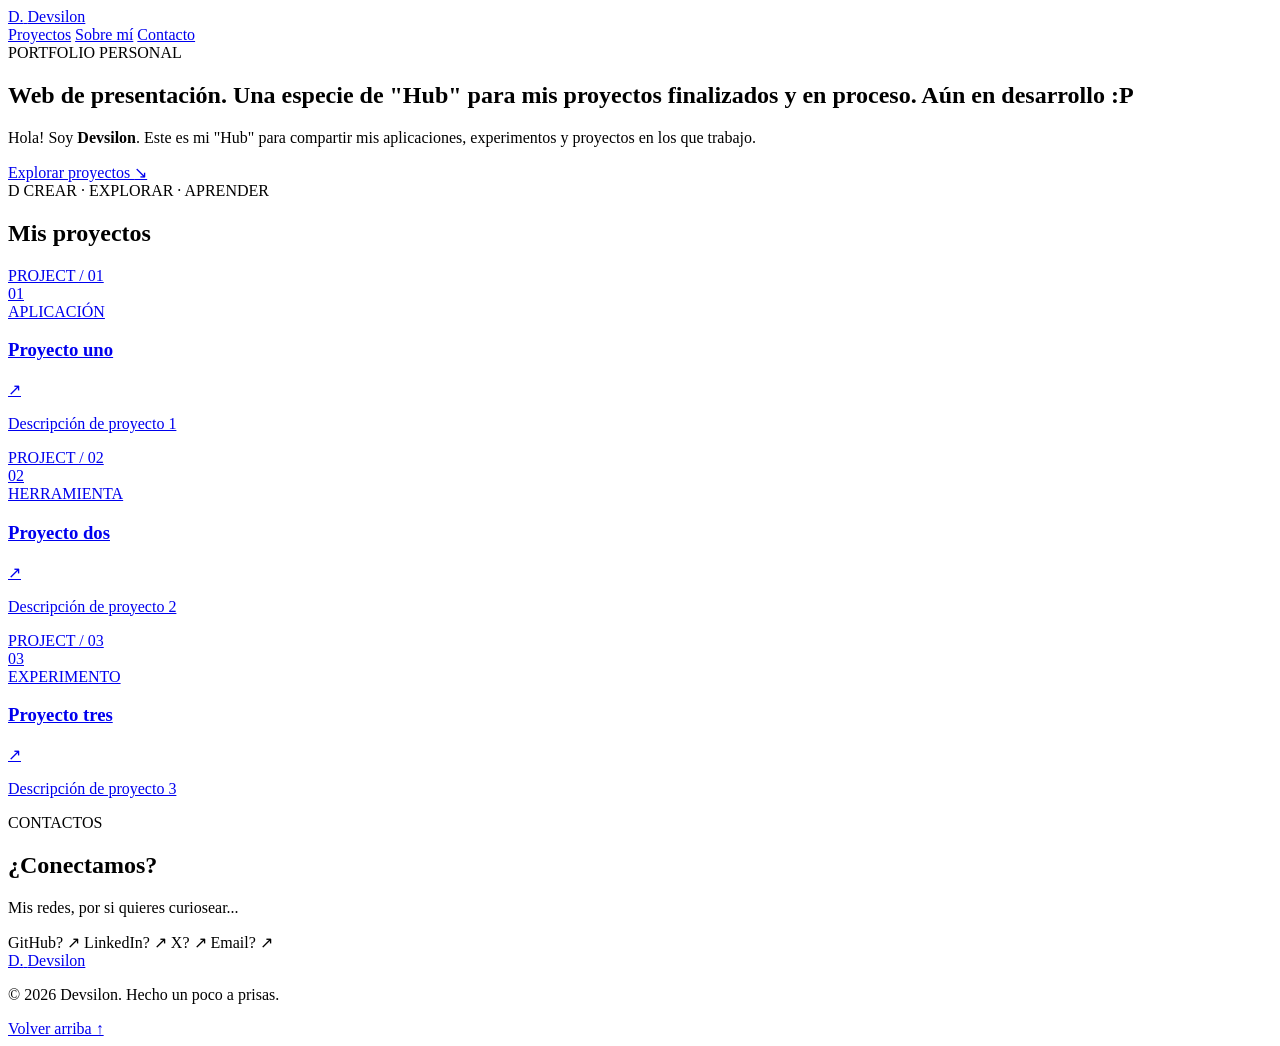
==== index.html @ 3e4340e4 "Update index.html" ====
<!DOCTYPE html>
<html lang="es">
<head>
    <meta charset="UTF-8">
    <meta name="viewport" content="width=device-width, initial-scale=1.0">

    <meta name="theme-color" content="#f5f2e9">
    <meta
        name="description"
        content="Portfolio personal de Devsilon. Proyectos, aplicaciones y experimentos."
    >

    <title>Devsilon — Portfolio personal</title>

    <link rel="stylesheet" href="css/style.css">
    <script src="js/main.js" defer></script>
</head>

<body>
    <header class="site-header">
        <nav class="navigation container" aria-label="Navegación principal">
            <a class="brand" href="./" aria-label="Devsilon, página de inicio">
                <span class="brand-mark" aria-hidden="true">D.</span>
                <span>Devsilon</span>
            </a>

            <div class="nav-links">
                <a href="#projects">Proyectos</a>
                <a href="#about">Sobre mí</a>
                <a href="#contact">Contacto</a>
            </div>
        </nav>
    </header>

    <main>
        <section class="hero container" id="about">
            <div class="hero-content">
                <span class="eyebrow">
                    PORTFOLIO PERSONAL
                </span>

                <h1>
                    Web de presentación. Una especie de "Hub" para mis proyectos finalizados y en proceso. Aún en desarrollo :P
                </h1>

                <p class="hero-description">
                    Hola! Soy <b>Devsilon</b>. Este es mi "Hub" para
                    compartir mis aplicaciones, experimentos y proyectos en
                    los que trabajo.
                </p>

                <a class="button button-primary" href="#projects">
                    Explorar proyectos
                    <span aria-hidden="true">↘</span>
                </a>
            </div>

            <div class="hero-decoration" aria-hidden="true">
                <div class="decoration-circle decoration-circle-outer"></div>
                <div class="decoration-circle decoration-circle-inner"></div>
                <span class="decoration-letter">D</span>
                <span class="decoration-caption">CREAR · EXPLORAR · APRENDER</span>
            </div>
        </section>

        <section class="projects-section" id="projects">
            <div class="container">
                <div class="section-heading">
                    <div>
                        <h2>Mis proyectos</h2>
                    </div>
                </div>

                <div class="project-grid">
                    <a
                        class="project-card"
                        href="https://devsilonv.github.io/"
                        aria-label="Ver proyecto uno"
                    >
                        <div class="project-preview preview-one" aria-hidden="true">
                            <span class="preview-label">PROJECT / 01</span>
                            <div class="preview-art preview-art-one">
                                <span class="art-dot"></span>
                                <span class="art-line"></span>
                                <span class="art-line art-line-short"></span>
                            </div>
                            <span class="preview-number">01</span>
                        </div>

                        <div class="project-info">
                            <div>
                                <span class="project-category">APLICACIÓN</span>
                                <h3>Proyecto uno</h3>
                            </div>
                            <span class="project-arrow" aria-hidden="true">↗</span>
                        </div>

                        <p class="project-description">
                            Descripción de proyecto 1
                        </p>
                    </a>

                    <a
                        class="project-card"
                        href="https://devsilonv.github.io/"
                        aria-label="Ver proyecto dos"
                    >
                        <div class="project-preview preview-two" aria-hidden="true">
                            <span class="preview-label">PROJECT / 02</span>
                            <div class="preview-art preview-art-two">
                                <span class="art-square"></span>
                                <span class="art-square art-square-offset"></span>
                                <span class="art-square art-square-small"></span>
                            </div>
                            <span class="preview-number">02</span>
                        </div>

                        <div class="project-info">
                            <div>
                                <span class="project-category">HERRAMIENTA</span>
                                <h3>Proyecto dos</h3>
                            </div>
                            <span class="project-arrow" aria-hidden="true">↗</span>
                        </div>

                        <p class="project-description">
                            Descripción de proyecto 2
                        </p>
                    </a>

                    <a
                        class="project-card"
                        href="https://devsilonv.github.io/"
                        aria-label="Ver proyecto tres"
                    >
                        <div class="project-preview preview-three" aria-hidden="true">
                            <span class="preview-label">PROJECT / 03</span>
                            <div class="preview-art preview-art-three">
                                <span class="art-ring"></span>
                                <span class="art-ring art-ring-inner"></span>
                                <span class="art-center"></span>
                            </div>
                            <span class="preview-number">03</span>
                        </div>

                        <div class="project-info">
                            <div>
                                <span class="project-category">EXPERIMENTO</span>
                                <h3>Proyecto tres</h3>
                            </div>
                            <span class="project-arrow" aria-hidden="true">↗</span>
                        </div>

                        <p class="project-description">
                            Descripción de proyecto 3
                        </p>
                    </a>
                </div>
            </div>
        </section>

        <section class="contact-section container" id="contact">
            <div class="contact-panel">
                <span class="eyebrow">CONTACTOS</span>
                <h2>¿Conectamos?</h2>
                <p>
                    Mis redes, por si quieres curiosear...
                </p>

                <div class="social-links" aria-label="Redes sociales">
                    <!--
                        Para activar una red, añade su URL en data-url.
                        Ejemplo:
                        data-url="https://github.com/tu-usuario"
                    -->

                    <a class="social-link" data-url="" aria-disabled="true">
                        GitHub? <span aria-hidden="true">↗</span>
                    </a>

                    <a class="social-link" data-url="" aria-disabled="true">
                        LinkedIn? <span aria-hidden="true">↗</span>
                    </a>

                    <a class="social-link" data-url="" aria-disabled="true">
                        X? <span aria-hidden="true">↗</span>
                    </a>

                    <a class="social-link" data-url="" aria-disabled="true">
                        Email? <span aria-hidden="true">↗</span>
                    </a>
                </div>
            </div>
        </section>
    </main>

    <footer class="site-footer">
        <div class="container footer-content">
            <a class="brand footer-brand" href="./">
                <span class="brand-mark" aria-hidden="true">D.</span>
                <span>Devsilon</span>
            </a>

            <p>
                © <span id="current-year">2026</span> Devsilon.
                Hecho un poco a prisas.
            </p>

            <a class="back-to-top" href="#top" aria-label="Volver arriba">
                Volver arriba ↑
            </a>
        </div>
    </footer>
</body>
</html>
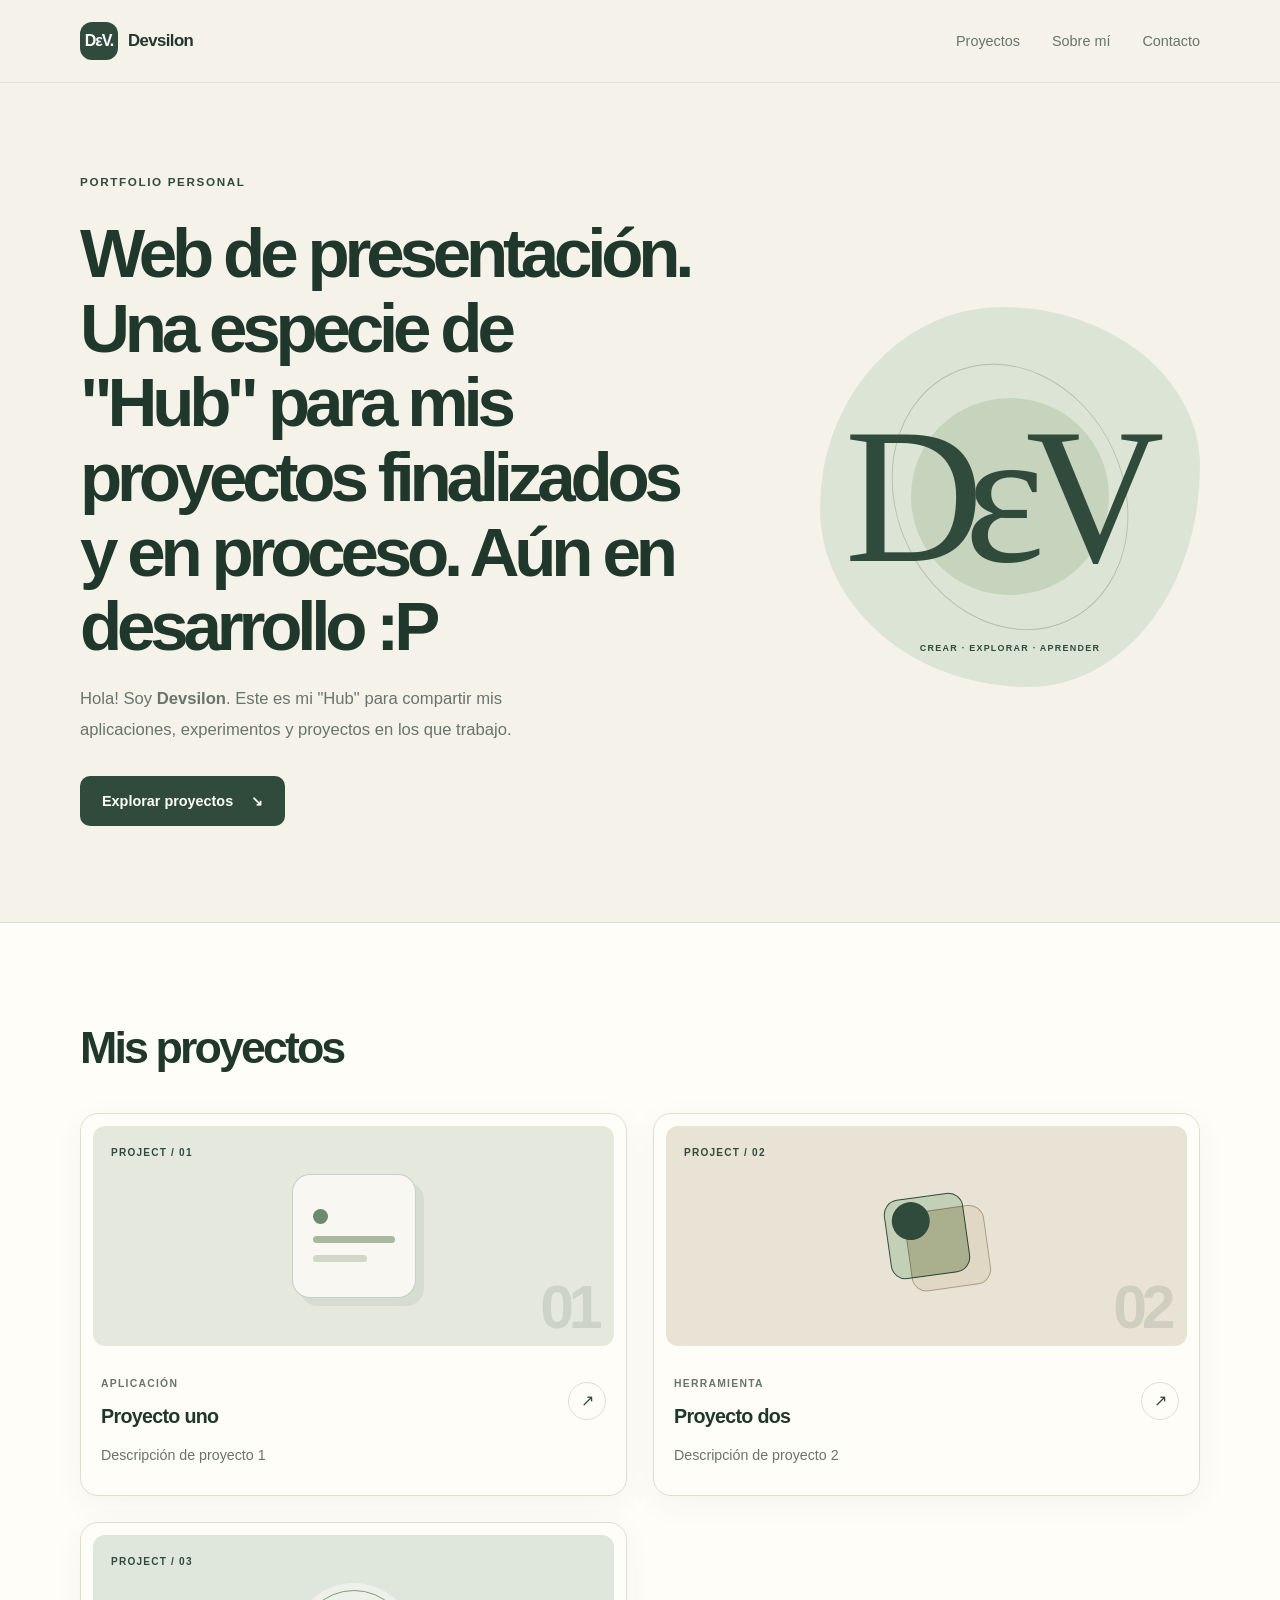
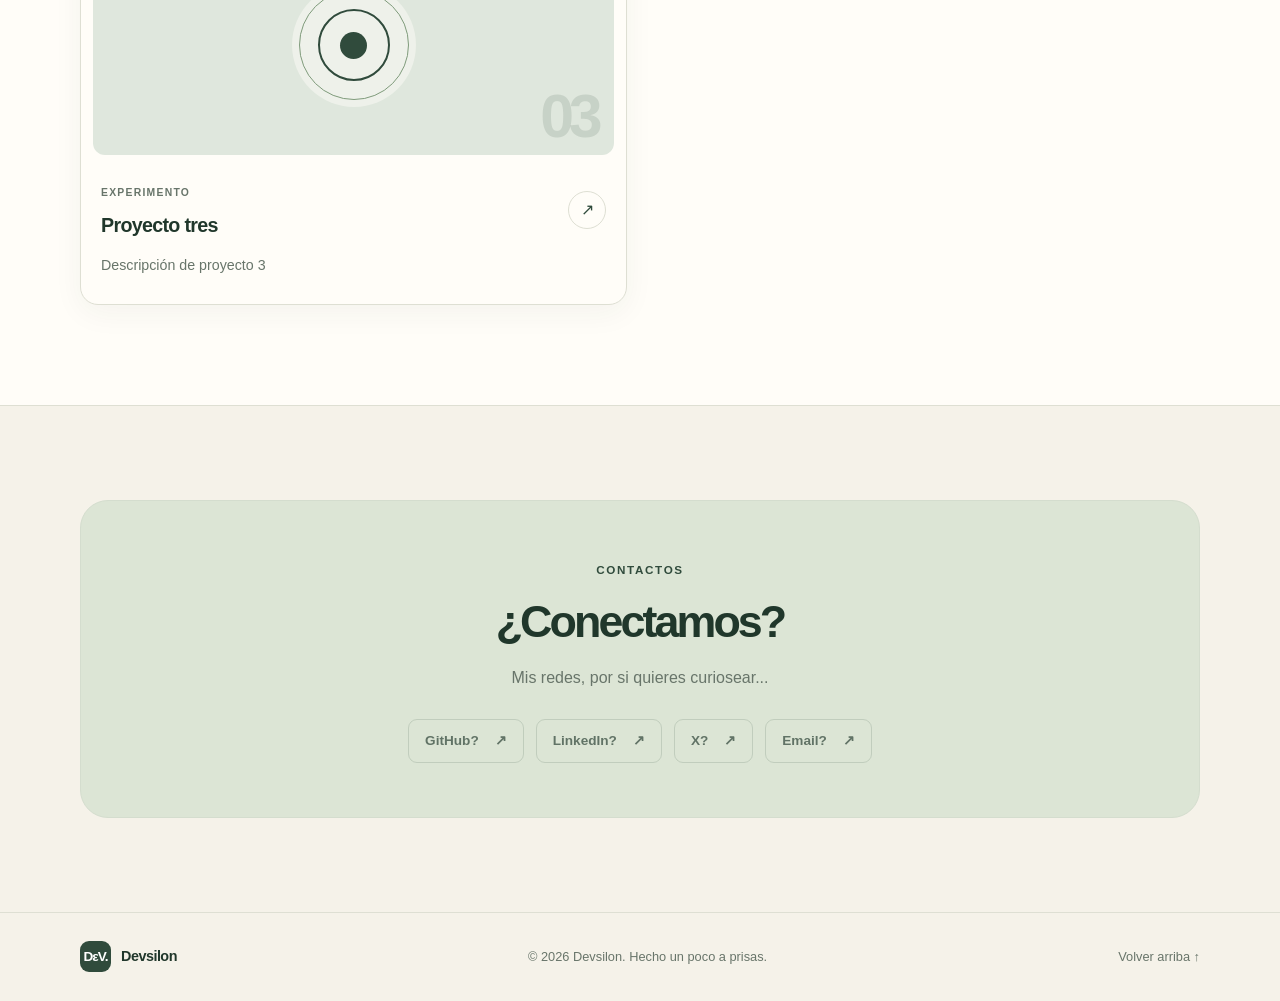
==== commit dfccd960: "Update index.html" ====
--- a/index.html
+++ b/index.html
@@ -17,11 +17,11 @@
     <script src="js/main.js" defer></script>
 </head>
 
-<body>
+<body id="top">
     <header class="site-header">
         <nav class="navigation container" aria-label="Navegación principal">
             <a class="brand" href="./" aria-label="Devsilon, página de inicio">
-                <span class="brand-mark" aria-hidden="true">D.</span>
+                <span class="brand-mark" aria-hidden="true">DεV.</span>
                 <span>Devsilon</span>
             </a>
 
@@ -59,7 +59,7 @@
             <div class="hero-decoration" aria-hidden="true">
                 <div class="decoration-circle decoration-circle-outer"></div>
                 <div class="decoration-circle decoration-circle-inner"></div>
-                <span class="decoration-letter">D</span>
+                <span class="decoration-letter">DεV</span>
                 <span class="decoration-caption">CREAR · EXPLORAR · APRENDER</span>
             </div>
         </section>
@@ -198,7 +198,7 @@
     <footer class="site-footer">
         <div class="container footer-content">
             <a class="brand footer-brand" href="./">
-                <span class="brand-mark" aria-hidden="true">D.</span>
+                <span class="brand-mark" aria-hidden="true">DεV.</span>
                 <span>Devsilon</span>
             </a>
 
--- a/css/style.css
+++ b/css/style.css
@@ -0,0 +1,809 @@
+
+/* VARIABLES Y CONFIGURACIÓN GENERAL */
+
+:root {
+    color-scheme: light;
+
+    --color-background: #f5f2e9;
+    --color-surface: #fffdf8;
+    --color-surface-alt: #e9e8dc;
+    --color-sage: #b8c8ad;
+    --color-sage-light: #dce5d5;
+    --color-green: #304b3c;
+    --color-green-dark: #20372b;
+    --color-text: #26342b;
+    --color-muted: #68756a;
+    --color-border: #dedfd3;
+
+    --font-main: -apple-system, BlinkMacSystemFont, "Segoe UI",
+        Roboto, Helvetica, Arial, sans-serif;
+
+    --container-width: 1120px;
+    --radius-small: 10px;
+    --radius-medium: 18px;
+    --radius-large: 28px;
+
+    --shadow-card: 0 8px 30px rgb(32 55 43 / 5%);
+    --shadow-hover: 0 18px 42px rgb(32 55 43 / 12%);
+
+    --transition: 220ms ease;
+}
+
+* {
+    box-sizing: border-box;
+}
+
+html {
+    scroll-behavior: smooth;
+    scroll-padding-top: 90px;
+}
+
+body {
+    margin: 0;
+    background: var(--color-background);
+    color: var(--color-text);
+    font-family: var(--font-main);
+    font-size: 16px;
+    line-height: 1.7;
+    -webkit-font-smoothing: antialiased;
+}
+
+body,
+button,
+a {
+    font-family: var(--font-main);
+}
+
+a {
+    color: inherit;
+    text-decoration: none;
+}
+
+button,
+a {
+    -webkit-tap-highlight-color: transparent;
+}
+
+a:focus-visible {
+    outline: 3px solid var(--color-green);
+    outline-offset: 5px;
+    border-radius: 4px;
+}
+
+img,
+svg {
+    max-width: 100%;
+}
+
+.container {
+    width: min(var(--container-width), calc(100% - 48px));
+    margin-inline: auto;
+}
+
+::selection {
+    background: var(--color-sage);
+    color: var(--color-green-dark);
+}
+
+
+/* NAVEGACIÓN */
+
+.site-header {
+    position: relative;
+    z-index: 10;
+    border-bottom: 1px solid rgb(48 75 60 / 9%);
+}
+
+.navigation {
+    min-height: 82px;
+    display: flex;
+    align-items: center;
+    justify-content: space-between;
+    gap: 24px;
+}
+
+.brand {
+    display: inline-flex;
+    align-items: center;
+    gap: 10px;
+    color: var(--color-green-dark);
+    font-size: 1.05rem;
+    font-weight: 750;
+    letter-spacing: -0.035em;
+}
+
+.brand-mark {
+    display: grid;
+    width: 38px;
+    height: 38px;
+    place-items: center;
+    border-radius: 12px;
+    background: var(--color-green);
+    color: white;
+    font-size: 1rem;
+    letter-spacing: -0.07em;
+}
+
+.nav-links {
+    display: flex;
+    align-items: center;
+    gap: 32px;
+}
+
+.nav-links a {
+    color: var(--color-muted);
+    font-size: 0.9rem;
+    transition: color var(--transition);
+}
+
+.nav-links a:hover {
+    color: var(--color-green-dark);
+}
+
+
+/* PRESENTACIÓN PRINCIPAL */
+
+.hero {
+    min-height: 480px;
+    padding-block: 84px 96px;
+    display: grid;
+    grid-template-columns: 1.15fr 0.85fr;
+    align-items: center;
+    gap: 60px;
+}
+
+.hero-content {
+    max-width: 620px;
+}
+
+.eyebrow {
+    display: inline-block;
+    color: var(--color-green);
+    font-size: 0.73rem;
+    font-weight: 750;
+    letter-spacing: 0.14em;
+    line-height: 1.5;
+}
+
+.hero h1 {
+    margin: 22px 0 20px;
+    color: var(--color-green-dark);
+    font-size: clamp(2.7rem, 5.4vw, 4.7rem);
+    font-weight: 650;
+    letter-spacing: -0.075em;
+    line-height: 1.08;
+}
+
+.text-accent {
+    color: #6e896d;
+}
+
+.hero-description {
+    max-width: 500px;
+    margin: 0 0 30px;
+    color: var(--color-muted);
+    font-size: 1.04rem;
+    line-height: 1.85;
+}
+
+.button {
+    display: inline-flex;
+    min-height: 50px;
+    align-items: center;
+    justify-content: center;
+    gap: 18px;
+    padding: 12px 21px;
+    border: 1px solid transparent;
+    border-radius: var(--radius-small);
+    font-size: 0.9rem;
+    font-weight: 600;
+    transition:
+        background var(--transition),
+        color var(--transition),
+        transform var(--transition);
+}
+
+.button:hover {
+    transform: translateY(-2px);
+}
+
+.button-primary {
+    background: var(--color-green);
+    color: #fffdf8;
+}
+
+.button-primary:hover {
+    background: var(--color-green-dark);
+}
+
+
+/* ILUSTRACIÓN DECORATIVA DEL HERO */
+
+.hero-decoration {
+    position: relative;
+    width: min(100%, 380px);
+    aspect-ratio: 1;
+    justify-self: end;
+    display: grid;
+    place-items: center;
+    overflow: hidden;
+    border-radius: 48% 52% 45% 55% / 53% 42% 58% 47%;
+    background: var(--color-sage-light);
+}
+
+.decoration-circle {
+    position: absolute;
+    width: 72%;
+    aspect-ratio: 1;
+    border: 1px solid rgb(48 75 60 / 25%);
+    border-radius: 50%;
+}
+
+.decoration-circle-outer {
+    transform: rotate(-25deg) scaleX(0.83);
+}
+
+.decoration-circle-inner {
+    width: 52%;
+    background: rgb(184 200 173 / 60%);
+    border-color: transparent;
+}
+
+.decoration-letter {
+    position: relative;
+    z-index: 1;
+    color: var(--color-green);
+    font-family: Georgia, "Times New Roman", serif;
+    font-size: clamp(7rem, 15vw, 12rem);
+    font-weight: 400;
+    letter-spacing: -0.1em;
+    line-height: 1;
+    transform: translateX(-5%);
+}
+
+.decoration-caption {
+    position: absolute;
+    right: 0;
+    bottom: 30px;
+    left: 0;
+    color: var(--color-green);
+    font-size: 0.56rem;
+    font-weight: 750;
+    letter-spacing: 0.14em;
+    text-align: center;
+}
+
+
+/* SECCIÓN DE PROYECTOS */
+
+.projects-section {
+    padding-block: 88px 100px;
+    background: var(--color-surface);
+    border-top: 1px solid var(--color-border);
+    border-bottom: 1px solid var(--color-border);
+}
+
+.section-heading {
+    display: flex;
+    align-items: end;
+    justify-content: space-between;
+    gap: 32px;
+    margin-bottom: 38px;
+}
+
+.section-heading h2,
+.contact-panel h2 {
+    margin: 10px 0 0;
+    color: var(--color-green-dark);
+    font-size: clamp(2rem, 4vw, 2.8rem);
+    font-weight: 650;
+    letter-spacing: -0.065em;
+    line-height: 1.2;
+}
+
+.section-heading > p {
+    max-width: 360px;
+    margin: 0 0 3px;
+    color: var(--color-muted);
+    font-size: 0.92rem;
+}
+
+.project-grid {
+    display: grid;
+    grid-template-columns: repeat(2, minmax(0, 1fr));
+    gap: 26px;
+}
+
+.project-card {
+    min-width: 0;
+    overflow: hidden;
+    padding: 12px;
+    border: 1px solid var(--color-border);
+    border-radius: var(--radius-medium);
+    background: var(--color-surface);
+    box-shadow: var(--shadow-card);
+    transition:
+        transform var(--transition),
+        box-shadow var(--transition),
+        border-color var(--transition);
+}
+
+.project-card:hover {
+    transform: translateY(-5px);
+    border-color: #bac8b4;
+    box-shadow: var(--shadow-hover);
+}
+
+.project-preview {
+    position: relative;
+    display: grid;
+    min-height: 220px;
+    place-items: center;
+    overflow: hidden;
+    border-radius: 12px;
+}
+
+.preview-one {
+    background: #e5e9dd;
+}
+
+.preview-two {
+    background: #e9e3d5;
+}
+
+.preview-three {
+    background: #dfe7dd;
+}
+
+.preview-label {
+    position: absolute;
+    top: 18px;
+    left: 18px;
+    color: var(--color-green);
+    font-size: 0.63rem;
+    font-weight: 750;
+    letter-spacing: 0.12em;
+}
+
+.preview-number {
+    position: absolute;
+    right: 17px;
+    bottom: 8px;
+    color: rgb(32 55 43 / 12%);
+    font-size: 3.8rem;
+    font-weight: 750;
+    letter-spacing: -0.09em;
+    line-height: 1;
+}
+
+.preview-art {
+    position: relative;
+    display: grid;
+    width: 124px;
+    height: 124px;
+    place-items: center;
+    transition: transform 350ms ease;
+}
+
+.project-card:hover .preview-art {
+    transform: scale(1.06) rotate(-3deg);
+}
+
+/* Ilustración del proyecto 1 */
+
+.preview-art-one {
+    align-content: center;
+    justify-items: start;
+    gap: 12px;
+    padding: 20px;
+    border: 1px solid rgb(48 75 60 / 24%);
+    border-radius: 18px;
+    background: rgb(255 253 248 / 72%);
+    box-shadow: 8px 8px 0 rgb(48 75 60 / 8%);
+}
+
+.art-dot {
+    width: 15px;
+    height: 15px;
+    border-radius: 50%;
+    background: #6e896d;
+}
+
+.art-line {
+    width: 82px;
+    height: 7px;
+    border-radius: 10px;
+    background: #a8b9a0;
+}
+
+.art-line-short {
+    width: 54px;
+    background: #d1d8c8;
+}
+
+/* Ilustración del proyecto 2 */
+
+.preview-art-two {
+    transform: rotate(-8deg);
+}
+
+.art-square {
+    position: absolute;
+    width: 80px;
+    height: 80px;
+    border: 1px solid var(--color-green);
+    border-radius: 15px;
+    background: #c2d0b8;
+}
+
+.art-square-offset {
+    transform: translate(19px, 15px);
+    background: #e0d8c5;
+    border-color: #a99d81;
+    mix-blend-mode: multiply;
+}
+
+.art-square-small {
+    width: 38px;
+    height: 38px;
+    transform: translate(-14px, -17px);
+    border: 0;
+    border-radius: 50%;
+    background: var(--color-green);
+}
+
+/* Ilustración del proyecto 3 */
+
+.preview-art-three {
+    border-radius: 50%;
+    background: rgb(255 253 248 / 45%);
+}
+
+.art-ring {
+    position: absolute;
+    width: 110px;
+    height: 110px;
+    border: 1px solid #7f9b7b;
+    border-radius: 50%;
+}
+
+.art-ring-inner {
+    width: 72px;
+    height: 72px;
+    border-width: 2px;
+    border-color: var(--color-green);
+}
+
+.art-center {
+    width: 27px;
+    height: 27px;
+    border-radius: 50%;
+    background: var(--color-green);
+}
+
+.project-info {
+    display: flex;
+    align-items: center;
+    justify-content: space-between;
+    gap: 16px;
+    padding: 22px 8px 0;
+}
+
+.project-category {
+    color: var(--color-muted);
+    font-size: 0.65rem;
+    font-weight: 750;
+    letter-spacing: 0.12em;
+}
+
+.project-info h3 {
+    margin: 5px 0 0;
+    color: var(--color-green-dark);
+    font-size: 1.23rem;
+    font-weight: 650;
+    letter-spacing: -0.035em;
+}
+
+.project-arrow {
+    display: grid;
+    width: 38px;
+    height: 38px;
+    flex-shrink: 0;
+    place-items: center;
+    border: 1px solid var(--color-border);
+    border-radius: 50%;
+    color: var(--color-green);
+    transition:
+        background var(--transition),
+        color var(--transition),
+        transform var(--transition);
+}
+
+.project-card:hover .project-arrow {
+    transform: translate(2px, -2px);
+    background: var(--color-green);
+    color: white;
+}
+
+.project-description {
+    margin: 10px 8px 14px;
+    color: var(--color-muted);
+    font-size: 0.89rem;
+    line-height: 1.8;
+}
+
+
+/* CONTACTO Y REDES SOCIALES */
+
+.contact-section {
+    padding-block: 94px;
+}
+
+.contact-panel {
+    padding: 54px 40px;
+    border: 1px solid #d4ddce;
+    border-radius: var(--radius-large);
+    background: var(--color-sage-light);
+    text-align: center;
+}
+
+.contact-panel h2 {
+    margin-top: 12px;
+}
+
+.contact-panel > p {
+    max-width: 470px;
+    margin: 16px auto 28px;
+    color: var(--color-muted);
+}
+
+.social-links {
+    display: flex;
+    flex-wrap: wrap;
+    justify-content: center;
+    gap: 12px;
+}
+
+.social-link {
+    display: inline-flex;
+    min-height: 43px;
+    align-items: center;
+    justify-content: center;
+    gap: 16px;
+    padding: 9px 16px;
+    border: 1px solid rgb(48 75 60 / 24%);
+    border-radius: 9px;
+    color: var(--color-green-dark);
+    font-size: 0.85rem;
+    font-weight: 600;
+    transition:
+        background var(--transition),
+        border-color var(--transition),
+        color var(--transition);
+}
+
+.social-link[href]:hover {
+    border-color: var(--color-green);
+    background: var(--color-green);
+    color: #fffdf8;
+}
+
+.social-link[aria-disabled="true"] {
+    cursor: default;
+    opacity: 0.65;
+}
+
+
+/* PIE DE PÁGINA */
+
+.site-footer {
+    border-top: 1px solid var(--color-border);
+}
+
+.footer-content {
+    min-height: 88px;
+    display: flex;
+    align-items: center;
+    justify-content: space-between;
+    gap: 24px;
+}
+
+.footer-brand {
+    font-size: 0.9rem;
+}
+
+.footer-brand .brand-mark {
+    width: 31px;
+    height: 31px;
+    border-radius: 9px;
+    font-size: 0.85rem;
+}
+
+.footer-content > p,
+.back-to-top {
+    color: var(--color-muted);
+    font-size: 0.8rem;
+}
+
+.footer-content > p {
+    margin: 0;
+}
+
+.back-to-top:hover {
+    color: var(--color-green-dark);
+}
+
+
+/* TABLET Y MÓVIL */
+
+@media (max-width: 760px) {
+    .container {
+        width: min(100% - 36px, var(--container-width));
+    }
+
+    .navigation {
+        min-height: 72px;
+    }
+
+    .nav-links {
+        gap: 18px;
+    }
+
+    .nav-links a {
+        font-size: 0.82rem;
+    }
+
+    .hero {
+        min-height: auto;
+        grid-template-columns: 1fr;
+        gap: 38px;
+        padding-block: 65px 72px;
+    }
+
+    .hero-content {
+        max-width: 600px;
+    }
+
+    .hero h1 {
+        max-width: 580px;
+        font-size: clamp(2.8rem, 9vw, 4.2rem);
+    }
+
+    .hero-decoration {
+        width: min(75%, 310px);
+        justify-self: center;
+    }
+
+    .projects-section {
+        padding-block: 68px 76px;
+    }
+
+    .section-heading {
+        align-items: start;
+        flex-direction: column;
+        gap: 14px;
+        margin-bottom: 28px;
+    }
+
+    .section-heading > p {
+        max-width: 480px;
+    }
+
+    .project-grid {
+        gap: 18px;
+    }
+
+    .project-preview {
+        min-height: 180px;
+    }
+
+    .contact-section {
+        padding-block: 70px;
+    }
+
+    .contact-panel {
+        padding: 44px 24px;
+    }
+}
+
+@media (max-width: 520px) {
+    .container {
+        width: calc(100% - 32px);
+    }
+
+    .navigation {
+        min-height: 68px;
+        flex-wrap: wrap;
+        gap: 10px;
+    }
+
+    .brand {
+        font-size: 0.95rem;
+    }
+
+    .brand-mark {
+        width: 34px;
+        height: 34px;
+    }
+
+    .nav-links {
+        gap: 13px;
+    }
+
+    .nav-links a {
+        font-size: 0.76rem;
+    }
+
+    .hero {
+        padding-block: 52px 58px;
+    }
+
+    .hero h1 {
+        font-size: clamp(2.5rem, 11vw, 3.5rem);
+    }
+
+    .hero-description {
+        font-size: 0.95rem;
+    }
+
+    .hero-decoration {
+        width: min(82%, 280px);
+    }
+
+    .projects-section {
+        padding-block: 58px;
+    }
+
+    .project-grid {
+        grid-template-columns: 1fr;
+        gap: 22px;
+    }
+
+    .project-preview {
+        min-height: 220px;
+    }
+
+    .project-info {
+        padding-top: 18px;
+    }
+
+    .contact-panel {
+        padding: 38px 18px;
+        border-radius: 20px;
+    }
+
+    .social-links {
+        gap: 9px;
+    }
+
+    .social-link {
+        padding-inline: 12px;
+    }
+
+    .footer-content {
+        min-height: auto;
+        flex-wrap: wrap;
+        justify-content: space-between;
+        padding-block: 22px;
+        gap: 14px;
+    }
+
+    .footer-content > p {
+        order: 3;
+        width: 100%;
+    }
+}
+
+
+/* ACCESIBILIDAD */
+
+@media (prefers-reduced-motion: reduce) {
+    *,
+    *::before,
+    *::after {
+        scroll-behavior: auto !important;
+        animation-duration: 0.01ms !important;
+        animation-iteration-count: 1 !important;
+        transition-duration: 0.01ms !important;
+    }
+}
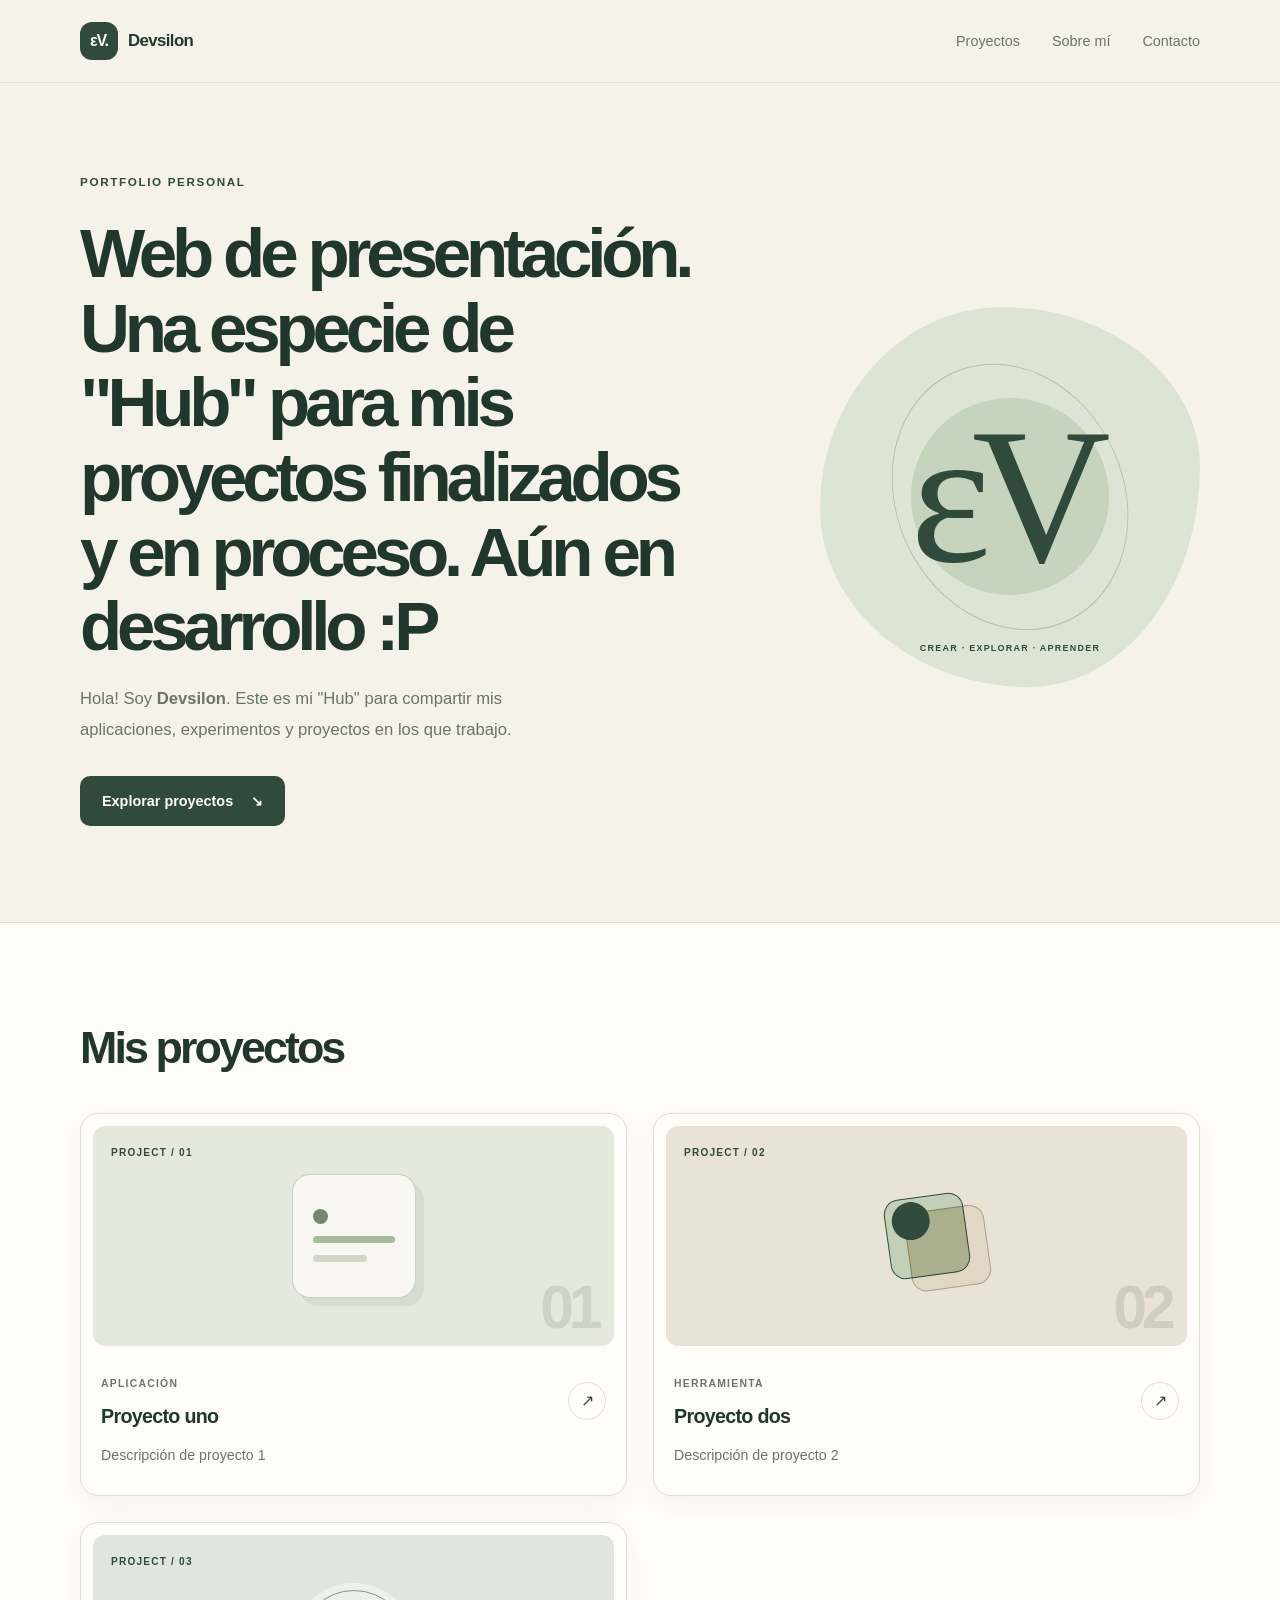
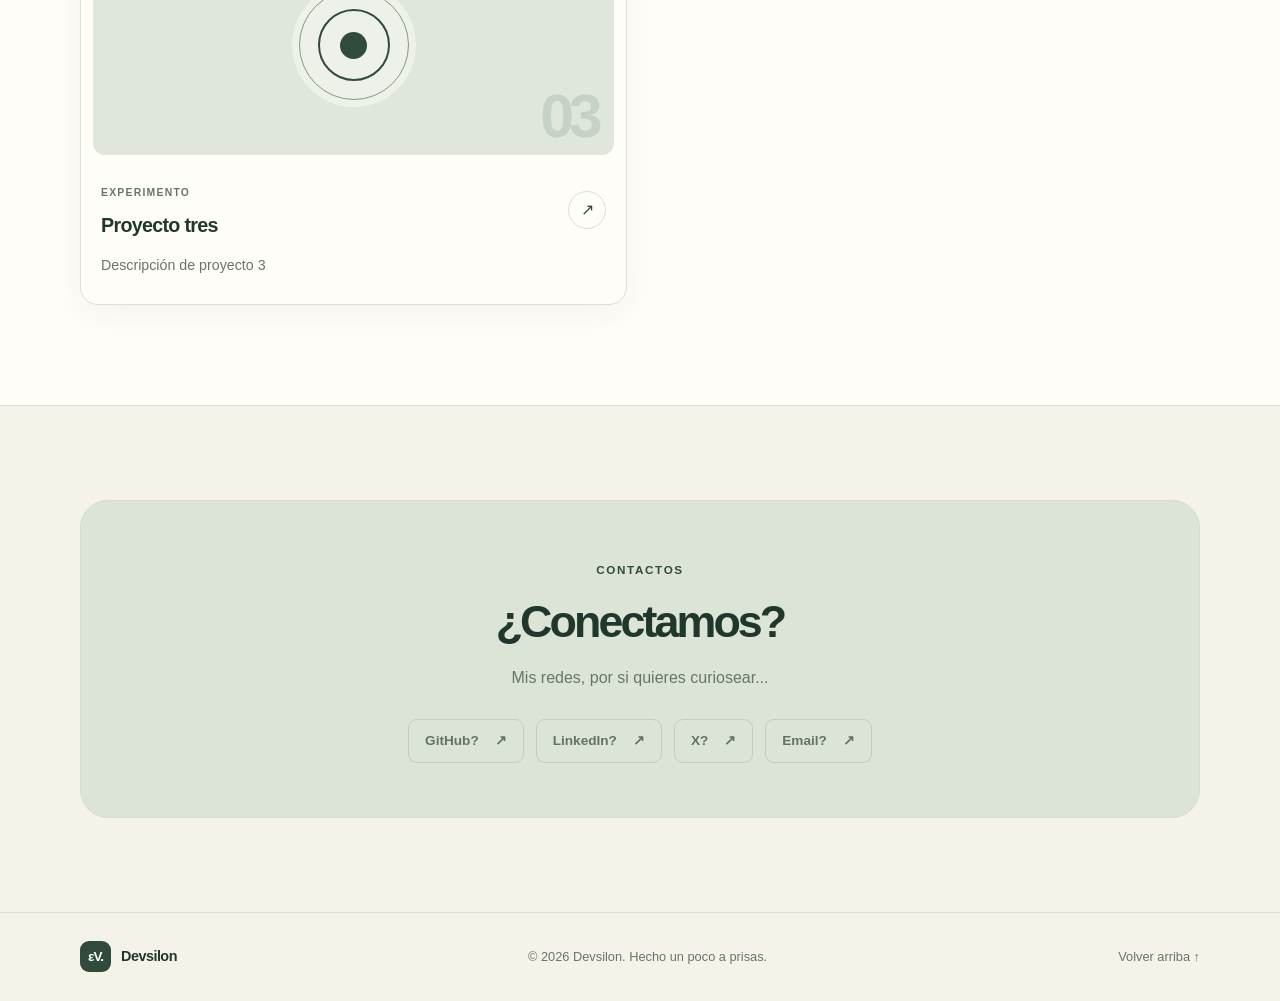
==== commit 84010572: "Update index.html" ====
--- a/index.html
+++ b/index.html
@@ -21,7 +21,7 @@
     <header class="site-header">
         <nav class="navigation container" aria-label="Navegación principal">
             <a class="brand" href="./" aria-label="Devsilon, página de inicio">
-                <span class="brand-mark" aria-hidden="true">DεV.</span>
+                <span class="brand-mark" aria-hidden="true">εV.</span>
                 <span>Devsilon</span>
             </a>
 
@@ -59,7 +59,7 @@
             <div class="hero-decoration" aria-hidden="true">
                 <div class="decoration-circle decoration-circle-outer"></div>
                 <div class="decoration-circle decoration-circle-inner"></div>
-                <span class="decoration-letter">DεV</span>
+                <span class="decoration-letter">εV</span>
                 <span class="decoration-caption">CREAR · EXPLORAR · APRENDER</span>
             </div>
         </section>
@@ -198,7 +198,7 @@
     <footer class="site-footer">
         <div class="container footer-content">
             <a class="brand footer-brand" href="./">
-                <span class="brand-mark" aria-hidden="true">DεV.</span>
+                <span class="brand-mark" aria-hidden="true">εV.</span>
                 <span>Devsilon</span>
             </a>
 
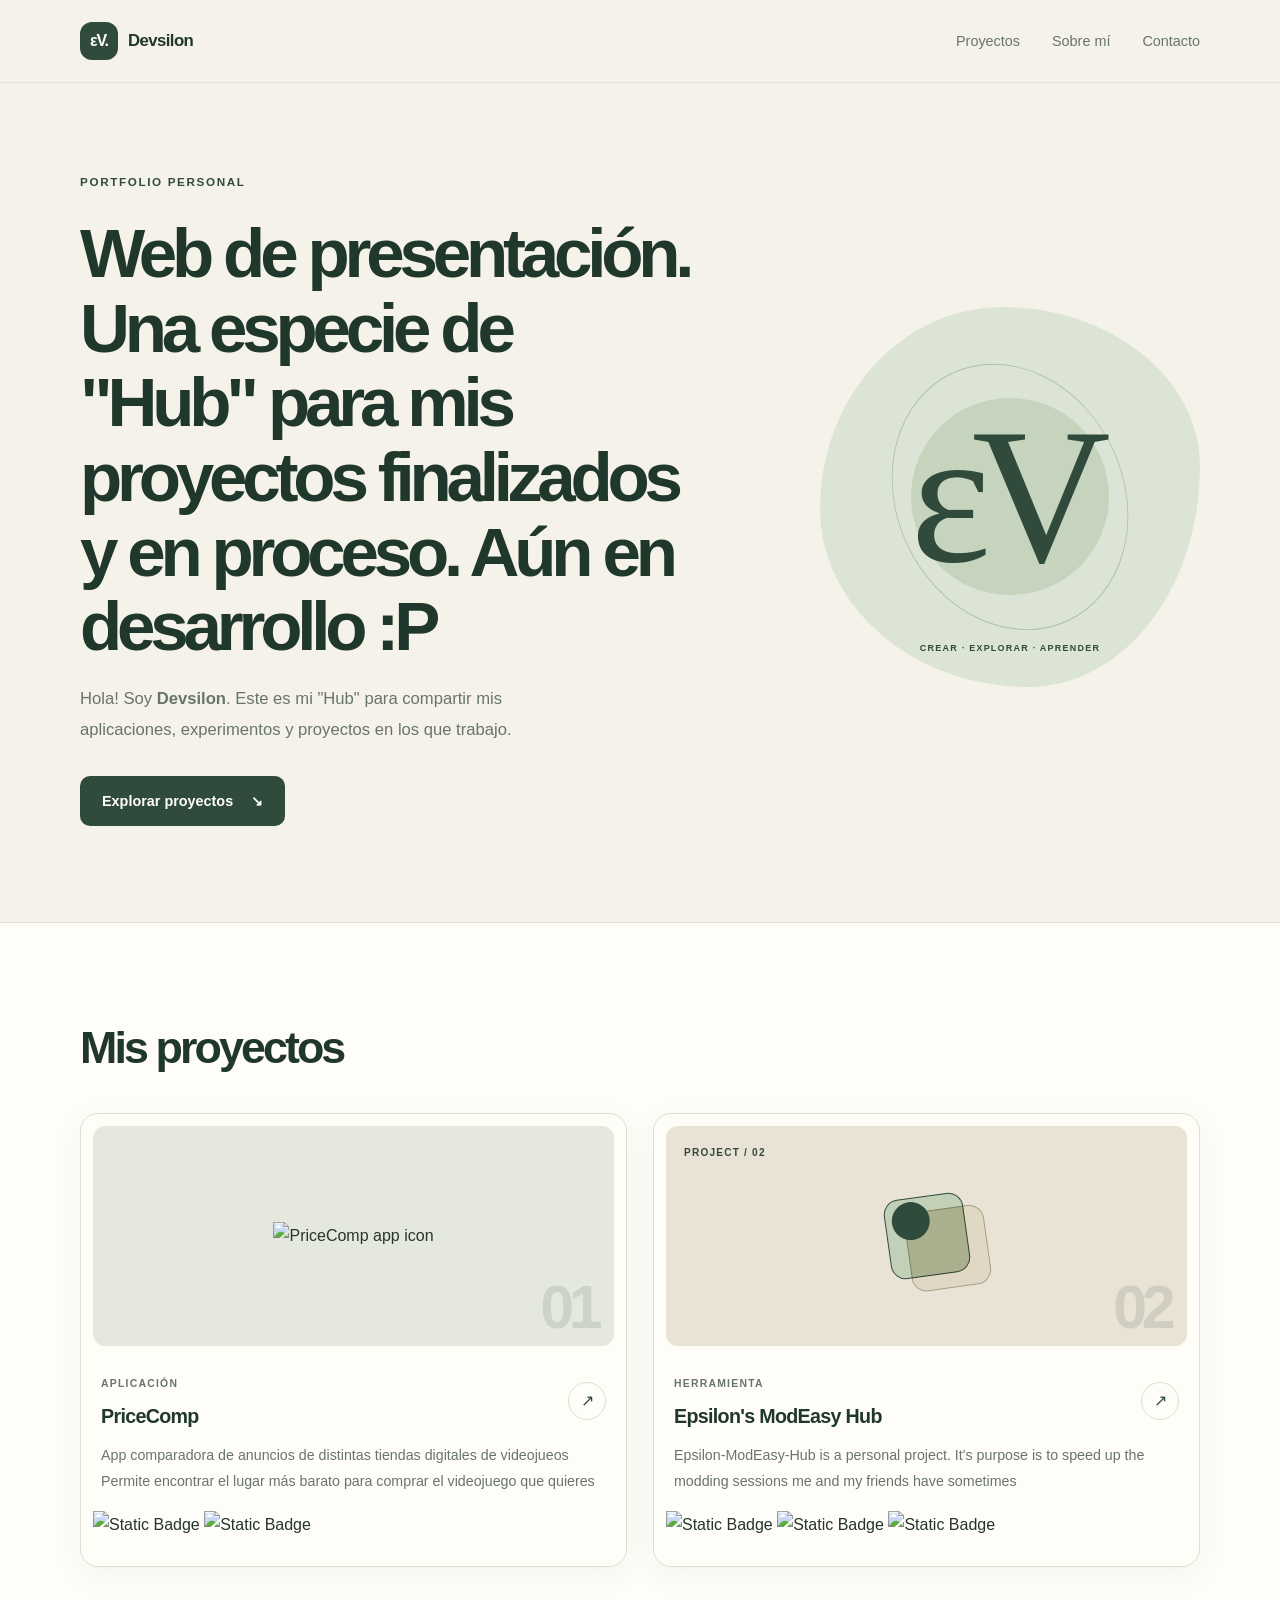
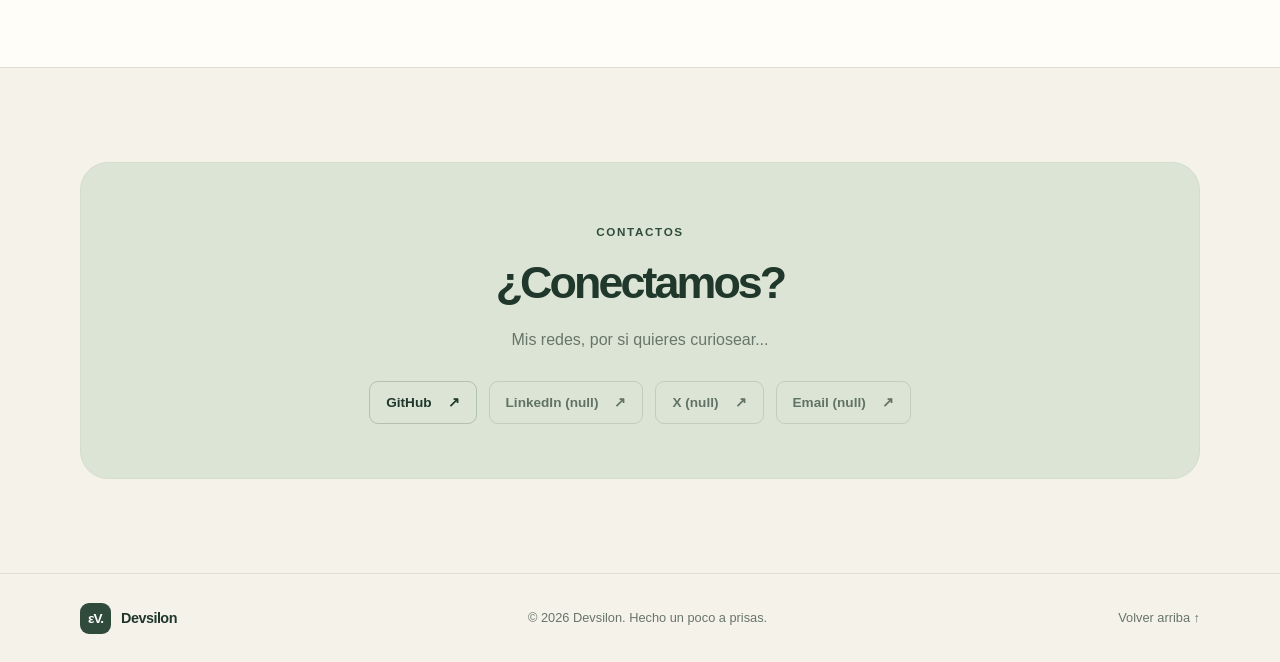
==== commit 917342d6: "Update index.html" ====
--- a/index.html
+++ b/index.html
@@ -78,6 +78,7 @@
                         href="https://devsilonv.github.io/"
                         aria-label="Ver proyecto uno"
                     >
+                        <!--
                         <div class="project-preview preview-one" aria-hidden="true">
                             <span class="preview-label">PROJECT / 01</span>
                             <div class="preview-art preview-art-one">
@@ -87,17 +88,27 @@
                             </div>
                             <span class="preview-number">01</span>
                         </div>
+                        -->
+                        <div class="project-preview preview-one">
+                            <img src="img/pricecomp_icon.png" alt="PriceComp app icon" class="preview-img">
+                            <span class="preview-number">01</span>
+                        </div>
 
                         <div class="project-info">
                             <div>
                                 <span class="project-category">APLICACIÓN</span>
-                                <h3>Proyecto uno</h3>
+                                <h3>PriceComp</h3>
                             </div>
                             <span class="project-arrow" aria-hidden="true">↗</span>
                         </div>
 
                         <p class="project-description">
-                            Descripción de proyecto 1
+                            App comparadora de anuncios de distintas tiendas digitales de videojueos
+                            Permite encontrar el lugar más barato para comprar el videojuego que quieres
+                        </p>
+                        <p>
+                            <img alt="Static Badge" src="https://img.shields.io/badge/Status-Testing-orange">
+                            <img alt="Static Badge" src="https://img.shields.io/badge/Google_Play-Not_available-darkblue?logo=googleplay">
                         </p>
                     </a>
 
@@ -119,16 +130,21 @@
                         <div class="project-info">
                             <div>
                                 <span class="project-category">HERRAMIENTA</span>
-                                <h3>Proyecto dos</h3>
+                                <h3>Epsilon's ModEasy Hub</h3>
                             </div>
                             <span class="project-arrow" aria-hidden="true">↗</span>
                         </div>
 
                         <p class="project-description">
-                            Descripción de proyecto 2
-                        </p>
-                    </a>
-
+                            Epsilon-ModEasy-Hub is a personal project. It's purpose is to speed up the modding sessions me and my friends have sometimes
+                        </p>
+                        <p>
+                            <img alt="Static Badge" src="https://img.shields.io/badge/Status-In_development-yellow">
+                            <img alt="Static Badge" src="https://img.shields.io/badge/github-repo-blue?logo=github&link=https%3A%2F%2Fgithub.com%2FDevsilonV%2Fepsilon-modeasy-hub">      
+                            <img alt="Static Badge" src="https://img.shields.io/badge/Platform-Windows_%7C_Linux-lightgray">
+                        </p>
+                    </a>
+                    <!--
                     <a
                         class="project-card"
                         href="https://devsilonv.github.io/"
@@ -156,6 +172,7 @@
                             Descripción de proyecto 3
                         </p>
                     </a>
+                    -->
                 </div>
             </div>
         </section>
@@ -175,20 +192,20 @@
                         data-url="https://github.com/tu-usuario"
                     -->
 
+                    <a class="social-link" data-url="https://github.com/DevsilonV" aria-disabled="true">
+                        GitHub <span aria-hidden="true">↗</span>
+                    </a>
+
                     <a class="social-link" data-url="" aria-disabled="true">
-                        GitHub? <span aria-hidden="true">↗</span>
+                        LinkedIn (null) <span aria-hidden="true">↗</span>
                     </a>
 
                     <a class="social-link" data-url="" aria-disabled="true">
-                        LinkedIn? <span aria-hidden="true">↗</span>
+                        X (null) <span aria-hidden="true">↗</span>
                     </a>
 
                     <a class="social-link" data-url="" aria-disabled="true">
-                        X? <span aria-hidden="true">↗</span>
-                    </a>
-
-                    <a class="social-link" data-url="" aria-disabled="true">
-                        Email? <span aria-hidden="true">↗</span>
+                        Email (null) <span aria-hidden="true">↗</span>
                     </a>
                 </div>
             </div>
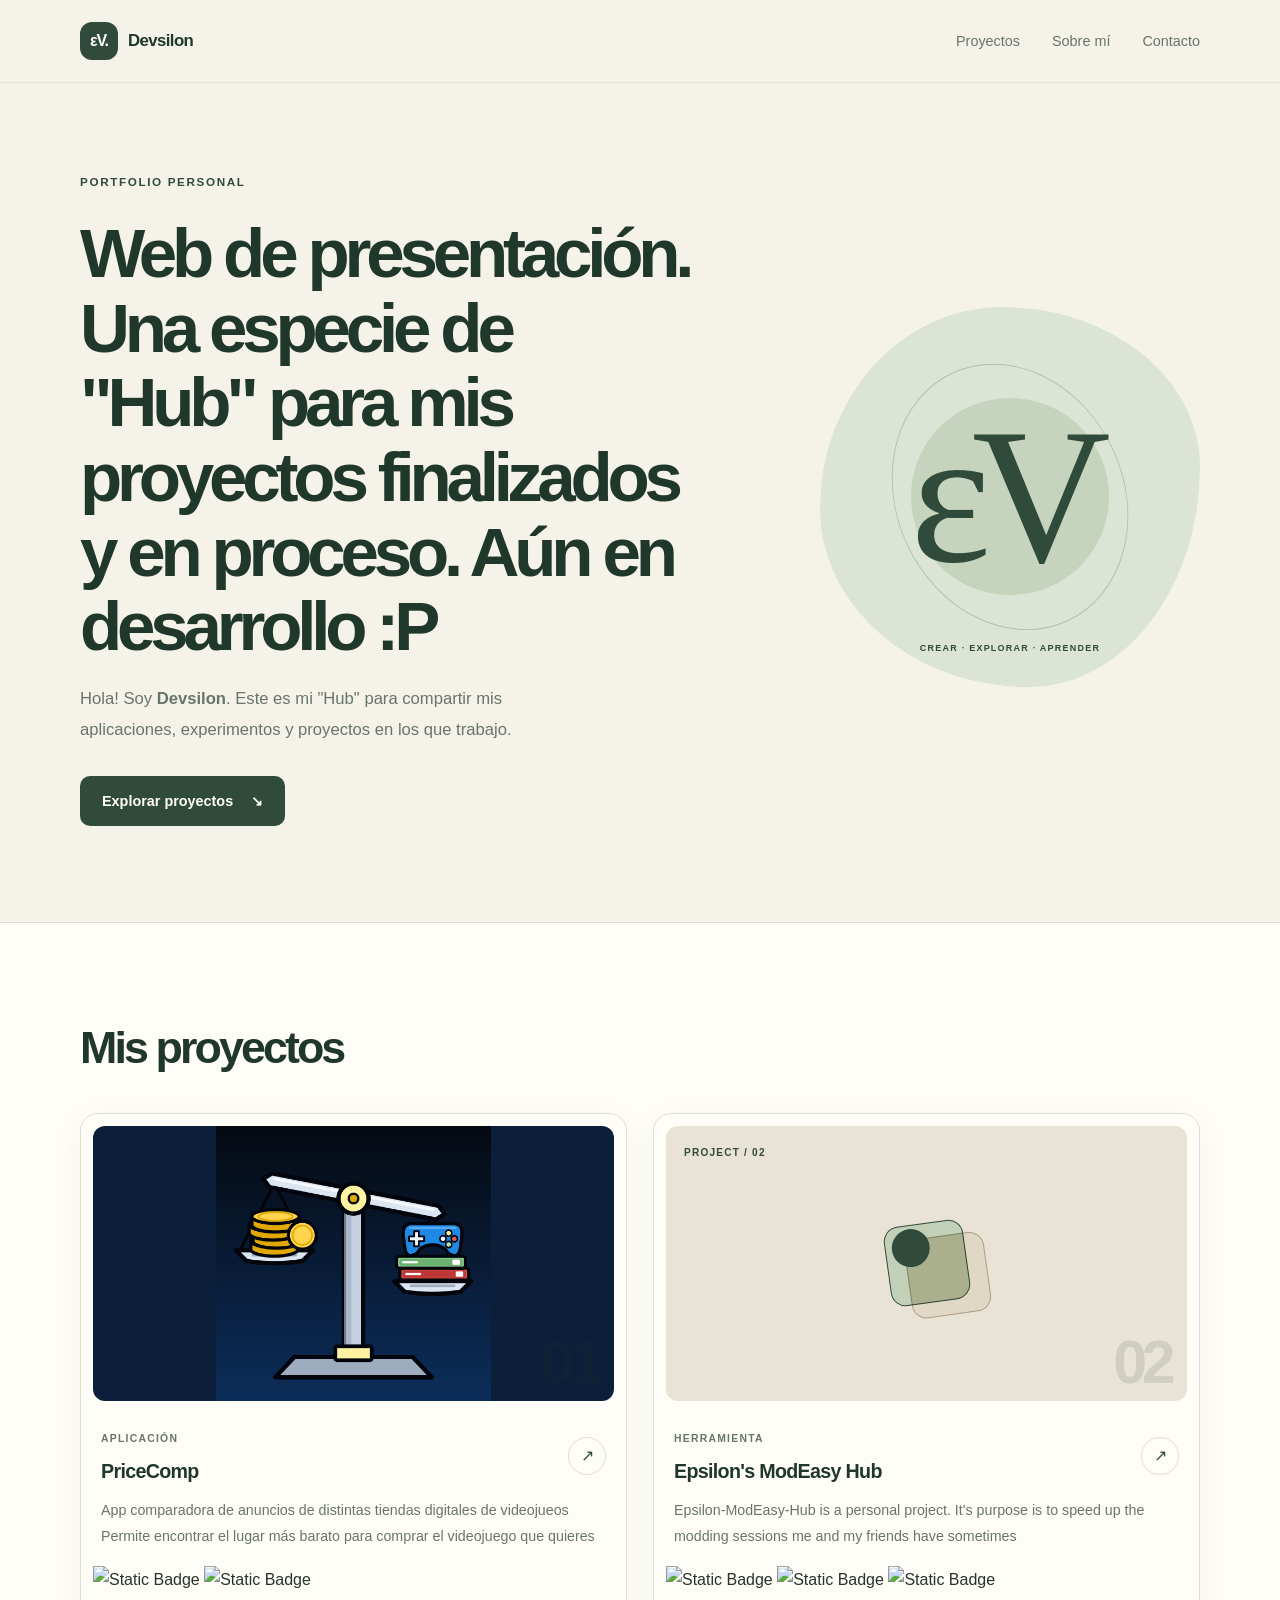
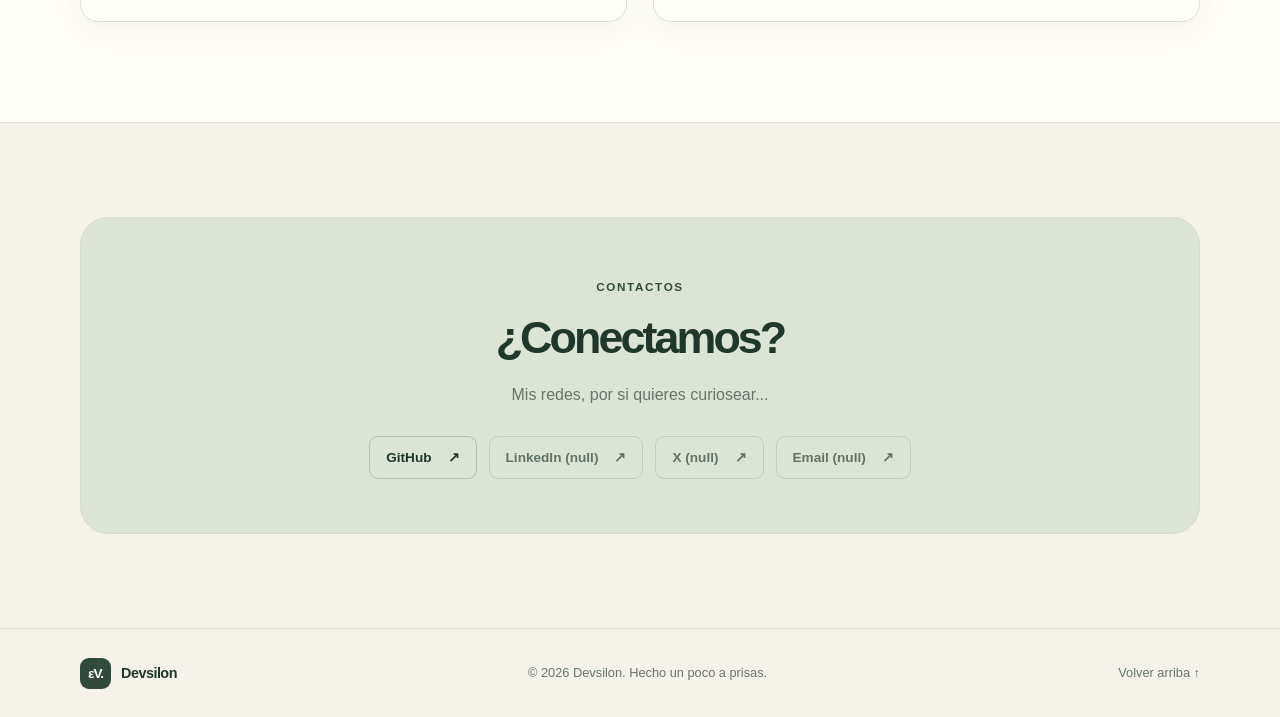
==== commit 9562f697: "Update index.html" ====
--- a/index.html
+++ b/index.html
@@ -75,7 +75,7 @@
                 <div class="project-grid">
                     <a
                         class="project-card"
-                        href="https://devsilonv.github.io/"
+                        href="#projects"
                         aria-label="Ver proyecto uno"
                     >
                         <!--
@@ -114,7 +114,7 @@
 
                     <a
                         class="project-card"
-                        href="https://devsilonv.github.io/"
+                        href="https://github.com/DevsilonV/epsilon-modeasy-hub/"
                         aria-label="Ver proyecto dos"
                     >
                         <div class="project-preview preview-two" aria-hidden="true">
@@ -140,7 +140,7 @@
                         </p>
                         <p>
                             <img alt="Static Badge" src="https://img.shields.io/badge/Status-In_development-yellow">
-                            <img alt="Static Badge" src="https://img.shields.io/badge/github-repo-blue?logo=github&link=https%3A%2F%2Fgithub.com%2FDevsilonV%2Fepsilon-modeasy-hub">      
+                            <img alt="Static Badge" src="https://img.shields.io/badge/github-repo-blue?logo=github">      
                             <img alt="Static Badge" src="https://img.shields.io/badge/Platform-Windows_%7C_Linux-lightgray">
                         </p>
                     </a>
@@ -192,7 +192,7 @@
                         data-url="https://github.com/tu-usuario"
                     -->
 
-                    <a class="social-link" data-url="https://github.com/DevsilonV" aria-disabled="true">
+                    <a class="social-link" href="https://github.com/DevsilonV">
                         GitHub <span aria-hidden="true">↗</span>
                     </a>
 
--- a/css/style.css
+++ b/css/style.css
@@ -337,14 +337,24 @@
 .project-preview {
     position: relative;
     display: grid;
-    min-height: 220px;
+    height: 275px;        /* altura fija, probar también 220px */
     place-items: center;
     overflow: hidden;
     border-radius: 12px;
 }
 
+.preview-img {
+    position: absolute;
+    inset: 0;
+    width: 100%;
+    height: 100%;
+    object-fit: contain;
+    display: block;
+}
+
 .preview-one {
-    background: #e5e9dd;
+    /* background: #e5e9dd; */
+    background: #0b1f3a;
 }
 
 .preview-two {
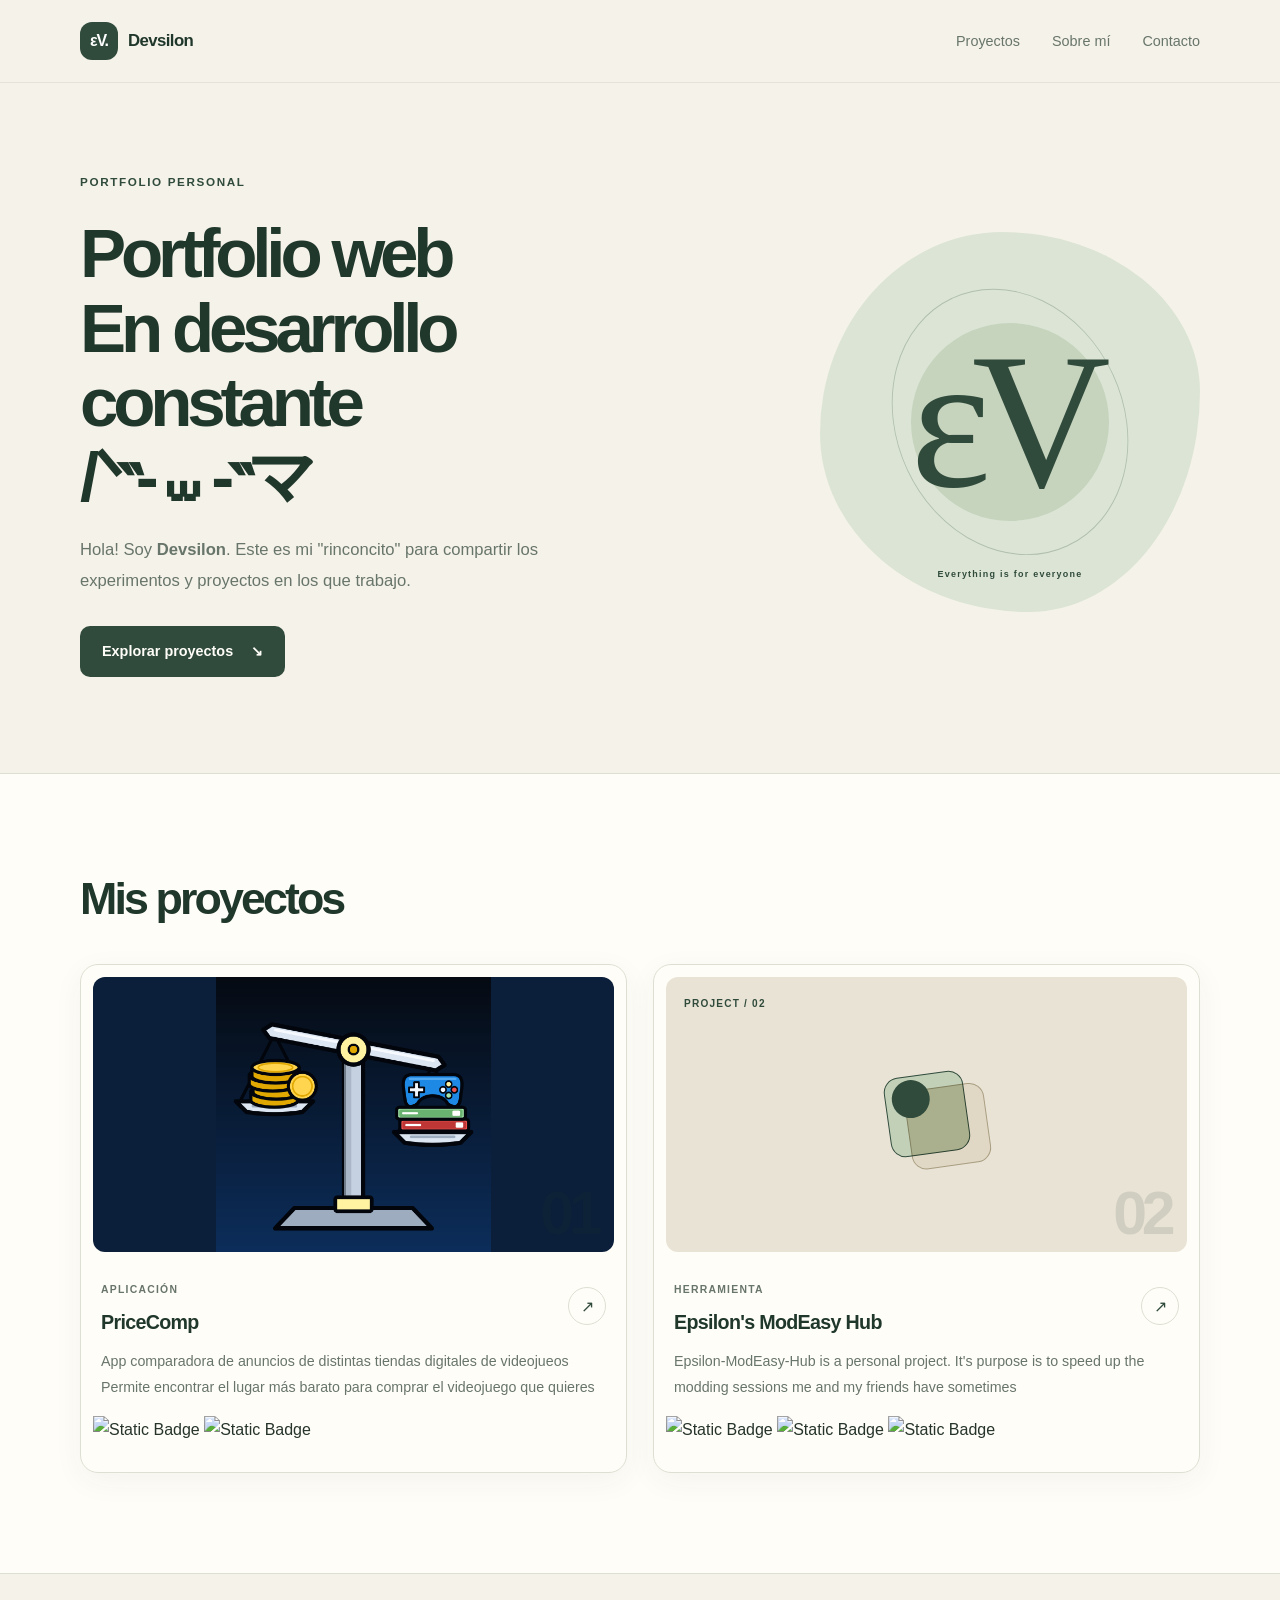
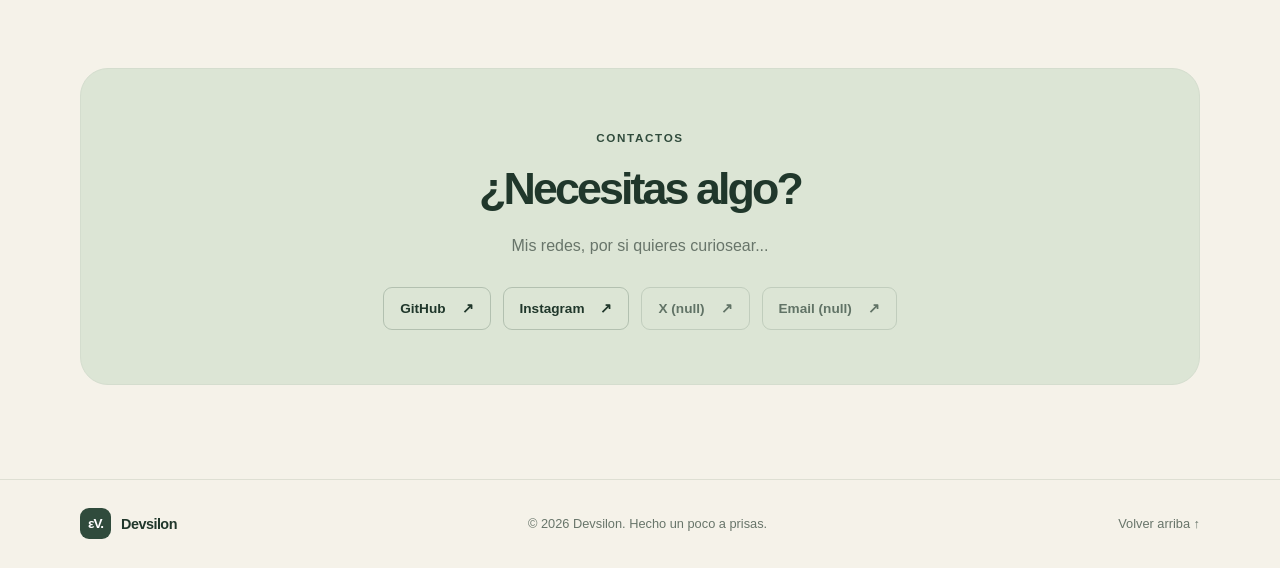
==== commit fd467f92: "Update index.html" ====
--- a/index.html
+++ b/index.html
@@ -41,12 +41,14 @@
                 </span>
 
                 <h1>
-                    Web de presentación. Una especie de "Hub" para mis proyectos finalizados y en proceso. Aún en desarrollo :P
+                    Portfolio web<br>
+                    En desarrollo constante<br>
+                    /ᐠ˵- ⩊ -˵マ
                 </h1>
 
                 <p class="hero-description">
-                    Hola! Soy <b>Devsilon</b>. Este es mi "Hub" para
-                    compartir mis aplicaciones, experimentos y proyectos en
+                    Hola! Soy <b>Devsilon</b>. Este es mi "rinconcito" para
+                    compartir los experimentos y proyectos en
                     los que trabajo.
                 </p>
 
@@ -60,7 +62,7 @@
                 <div class="decoration-circle decoration-circle-outer"></div>
                 <div class="decoration-circle decoration-circle-inner"></div>
                 <span class="decoration-letter">εV</span>
-                <span class="decoration-caption">CREAR · EXPLORAR · APRENDER</span>
+                <span class="decoration-caption"> Everything is for everyone </span>
             </div>
         </section>
 
@@ -180,7 +182,7 @@
         <section class="contact-section container" id="contact">
             <div class="contact-panel">
                 <span class="eyebrow">CONTACTOS</span>
-                <h2>¿Conectamos?</h2>
+                <h2>¿Necesitas algo?</h2>
                 <p>
                     Mis redes, por si quieres curiosear...
                 </p>
@@ -196,8 +198,8 @@
                         GitHub <span aria-hidden="true">↗</span>
                     </a>
 
-                    <a class="social-link" data-url="" aria-disabled="true">
-                        LinkedIn (null) <span aria-hidden="true">↗</span>
+                    <a class="social-link" href="https://www.instagram.com/DevsilonV">
+                        Instagram <span aria-hidden="true">↗</span>
                     </a>
 
                     <a class="social-link" data-url="" aria-disabled="true">
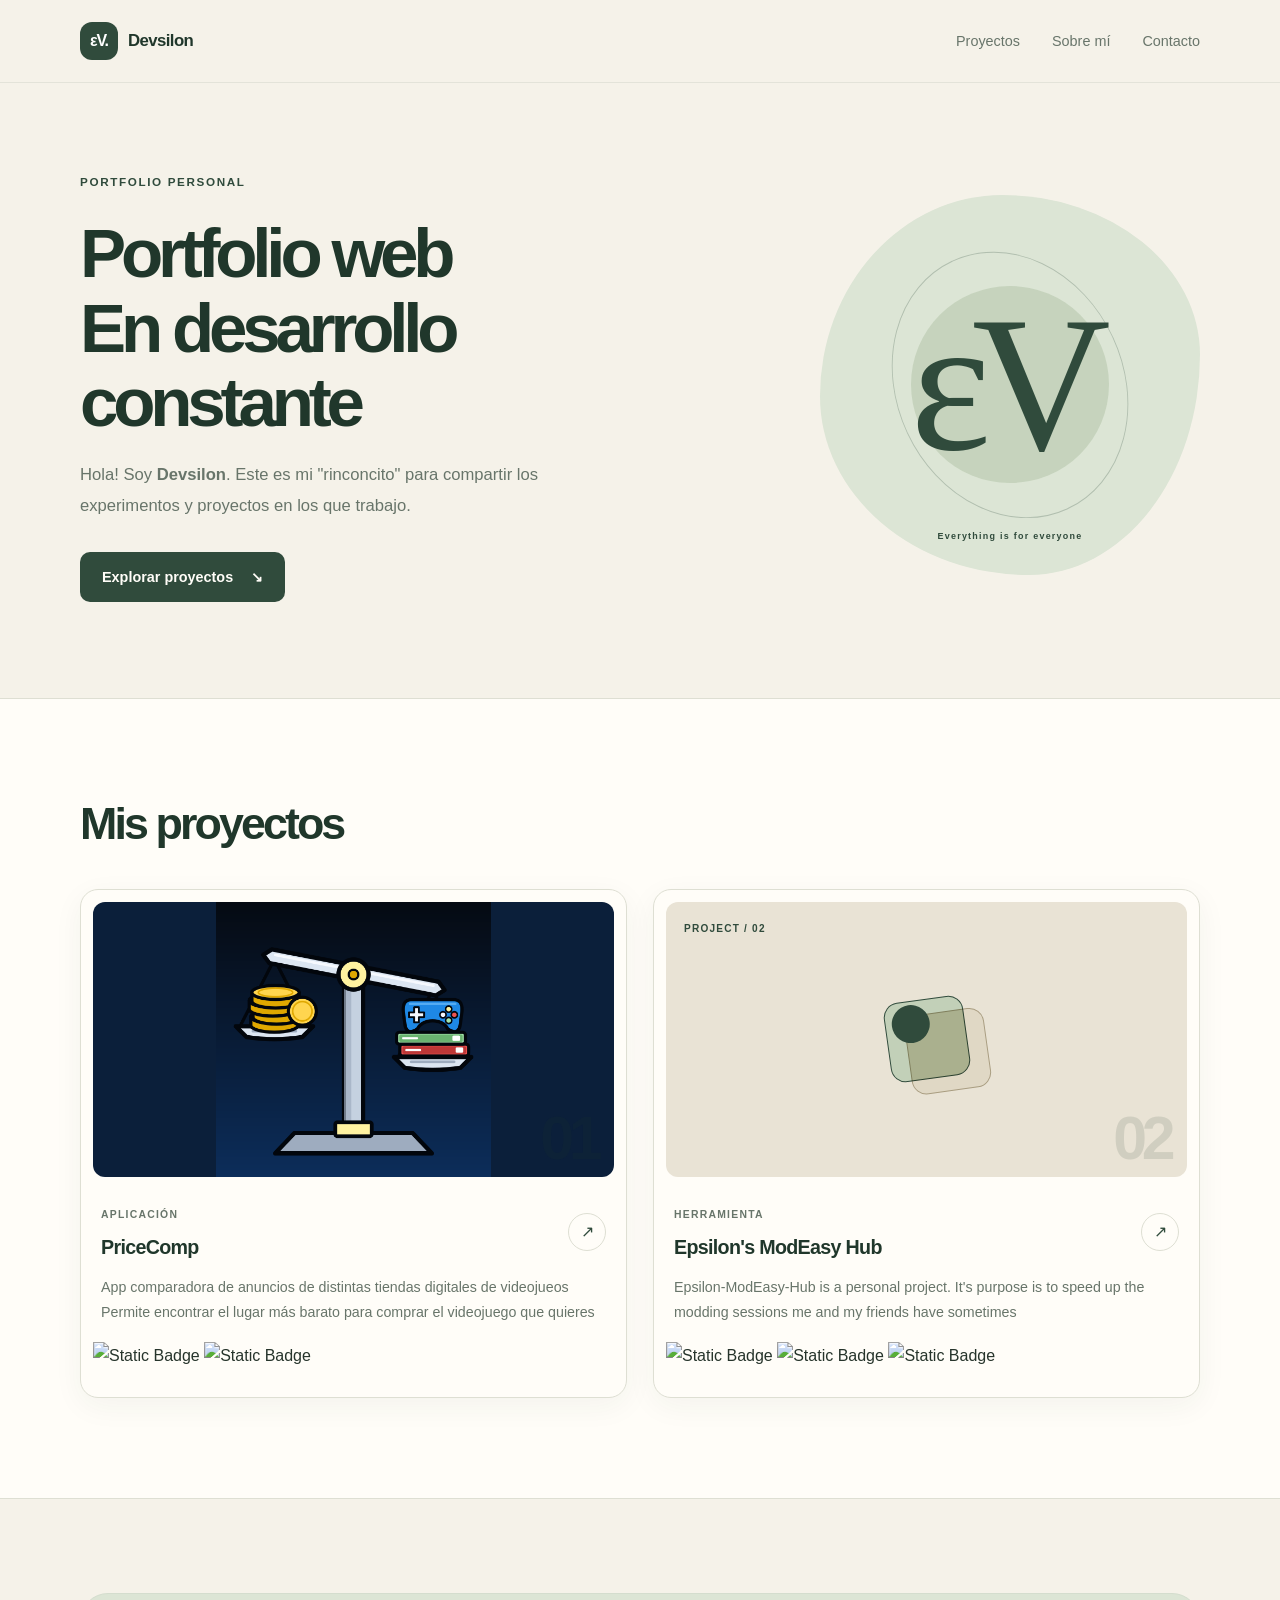
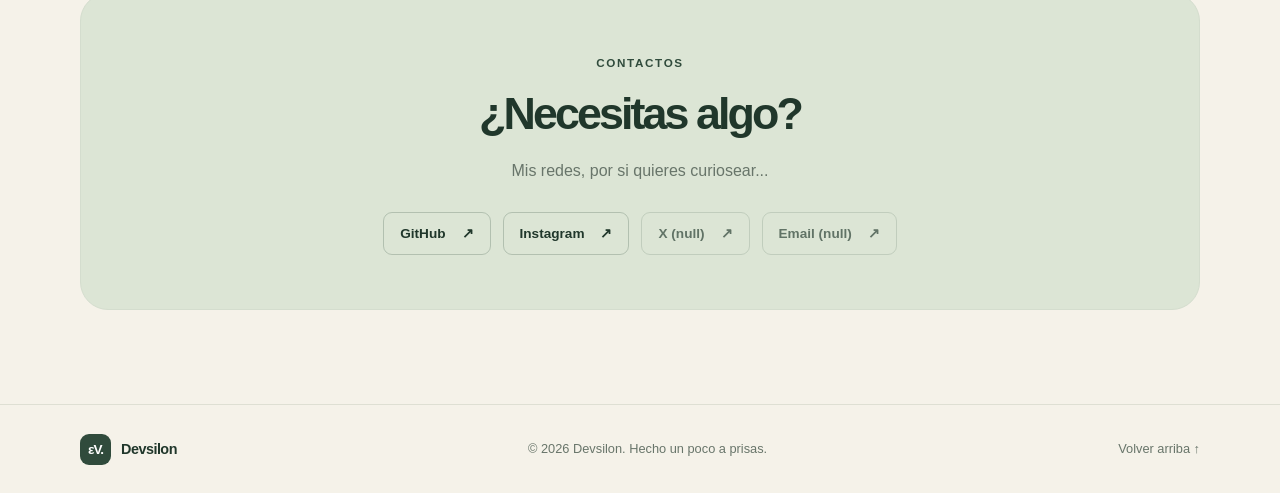
==== commit 0ce7102f: "Update index.html" ====
--- a/index.html
+++ b/index.html
@@ -42,8 +42,7 @@
 
                 <h1>
                     Portfolio web<br>
-                    En desarrollo constante<br>
-                    /ᐠ˵- ⩊ -˵マ
+                    En desarrollo constante
                 </h1>
 
                 <p class="hero-description">
